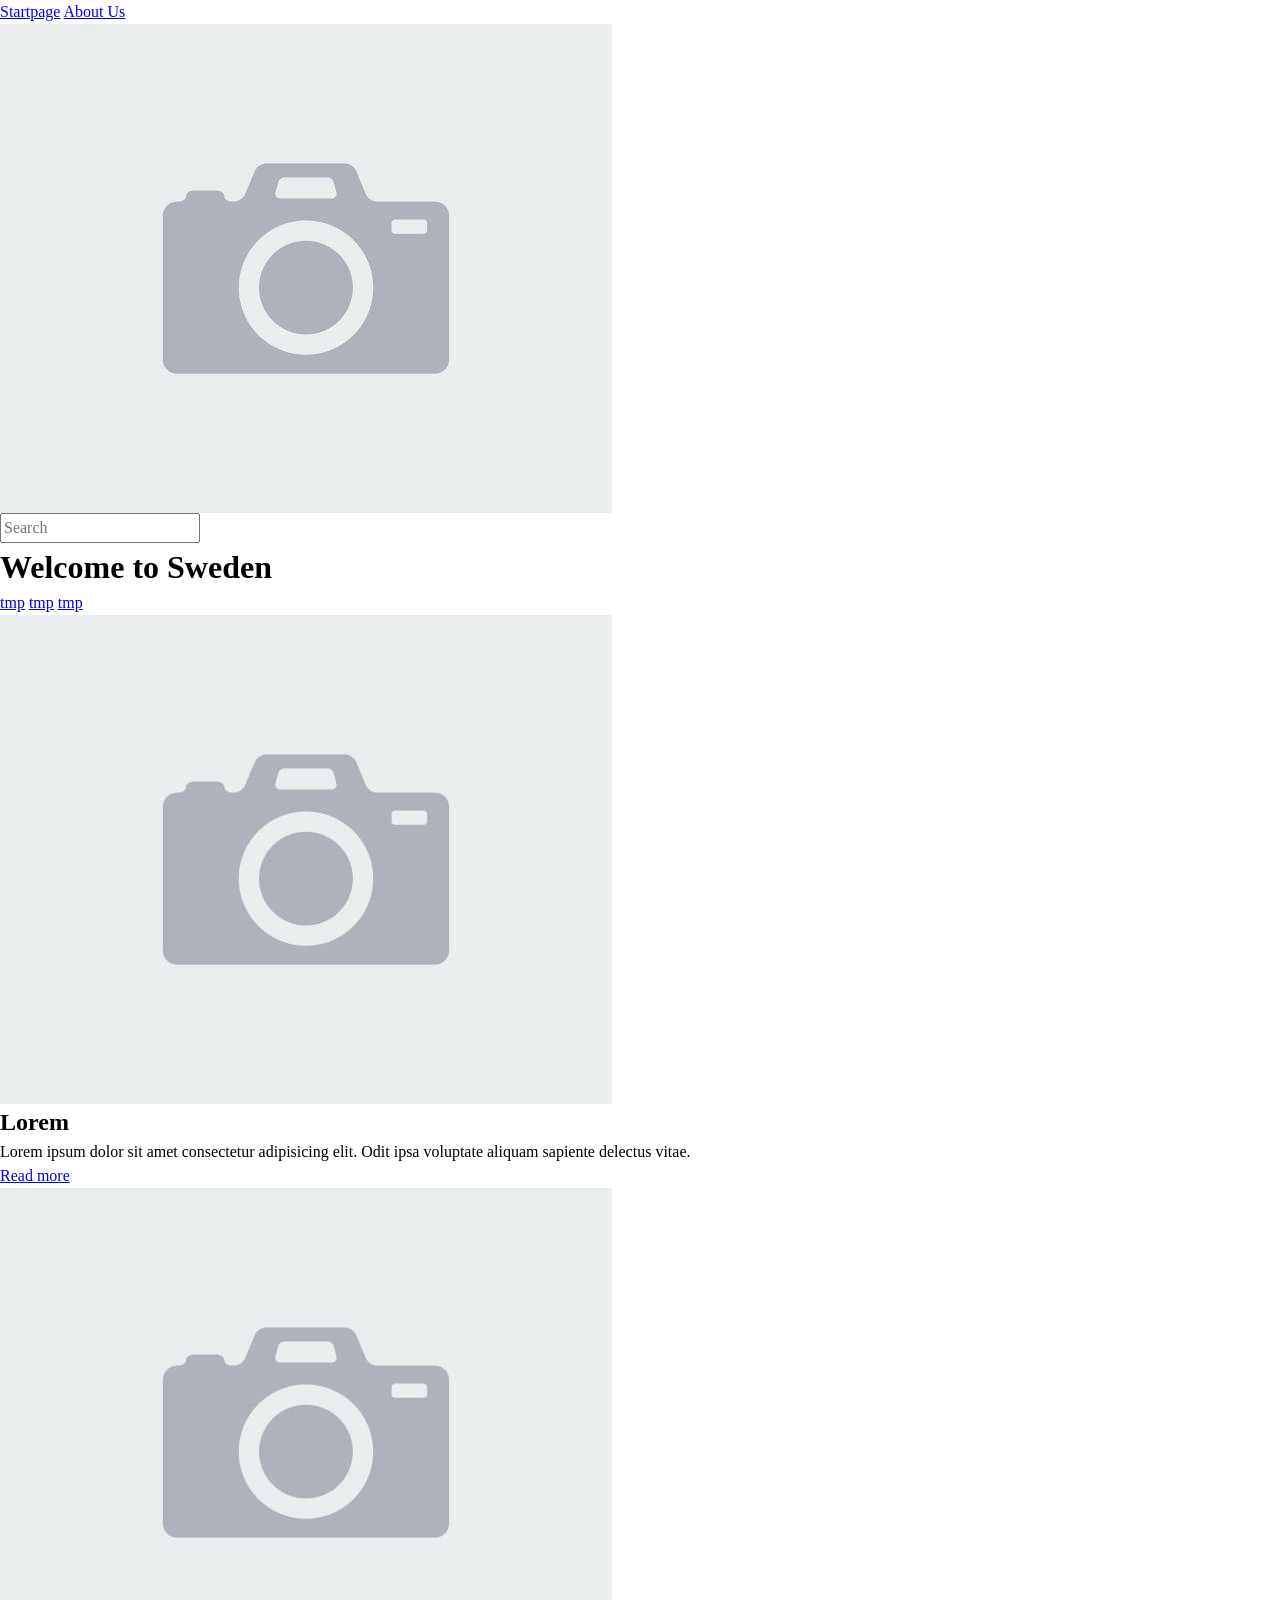
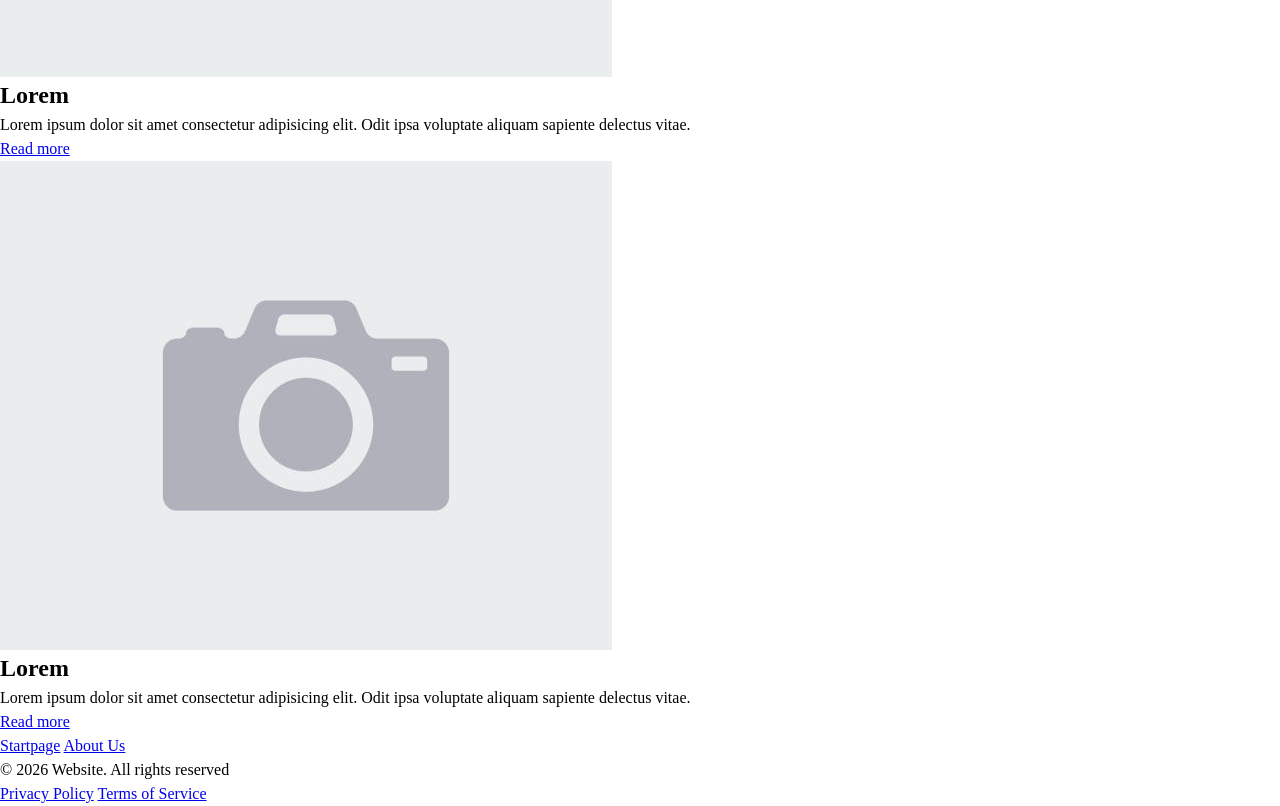
==== index.html @ e40e2942 "made skeleton" ====
<!DOCTYPE html>
<html lang="en">
<head>
    <meta charset="UTF-8">
    <meta name="viewport" content="width=device-width, initial-scale=1.0">
    <title>Welcome to Sweden</title>
    <link rel="stylesheet" href="./css/base.css">
    <link rel="stylesheet" href="./css/index.css">
    <script src="./script.js"></script>
</head>
<body>
    <div class="container">
        <header>
            <nav>
                <a href="#">Startpage</a>
                <a href="./about.html">About Us</a>
            </nav>
            <img src="./images/tmp_missing_img.webp" alt="Logo image">
            <search>
                <form>
                    <input name="search" id="search" placeholder="Search">
                </form>
            </search>
        </header>
        <main>
            <h1>Welcome to Sweden</h1>
            <nav>
                <a href="#">tmp</a>
                <a href="#">tmp</a>
                <a href="#">tmp</a>
            </nav>
            <div class="infobox">
                <img src="./images/tmp_missing_img.webp" alt="">
                <h2>Lorem</h2>
                <p>Lorem ipsum dolor sit amet consectetur adipisicing elit. Odit ipsa voluptate aliquam sapiente delectus vitae.</p>
                <a href="#">Read more</a>
            </div>
            <div class="infobox">
                <img src="./images/tmp_missing_img.webp" alt="">
                <h2>Lorem</h2>
                <p>Lorem ipsum dolor sit amet consectetur adipisicing elit. Odit ipsa voluptate aliquam sapiente delectus vitae.</p>
                <a href="#">Read more</a>
            </div>
            <div class="infobox">
                <img src="./images/tmp_missing_img.webp" alt="">
                <h2>Lorem</h2>
                <p>Lorem ipsum dolor sit amet consectetur adipisicing elit. Odit ipsa voluptate aliquam sapiente delectus vitae.</p>
                <a href="#">Read more</a>
            </div>
        </main>
        <footer>
            <nav class="footerLinks">
                <a href="./index.html">Startpage</a>
                <a href="./about.html">About Us</a>
            </nav>
            <nav class="footerToS">
                <p>&copy; 2026 Website. All rights reserved</p>
                <a href="about.html">Privacy Policy</a>
                <a href="about.html">Terms of Service</a>
            </nav>
        </footer>
    </div>
</body>
</html>
---- css/base.css ----
/* #region CSS Reset */
/* 1. Use a more-intuitive box-sizing model */
*, *::before, *::after {
    box-sizing: border-box;
}
/* 2. Remove default margin */
* {
    margin: 0;
}
/* 3. Enable keyword animations */
@media (prefers-reduced-motion: no-preference) {
    html {
        interpolate-size: allow-keywords;
    }
}
body {
    /* 4. Add accessible line-height */
    line-height: 1.5;
    /* 5. Improve text rendering */
    -webkit-font-smoothing: antialiased;
}
/* 6. Improve media defaults */
img, picture, video, canvas, svg {
    display: block;
    max-width: 100%;
}
/* 7. Inherit fonts for form controls */
input, button, textarea, select {
    font: inherit;
}
/* 8. Avoid text overflows */
p, h1, h2, h3, h4, h5, h6 {
    overflow-wrap: break-word;
}
/* 9. Improve line wrapping */
p {
    text-wrap: pretty;
}
h1, h2, h3, h4, h5, h6 {
    text-wrap: balance;
}
/*
10. Create a root stacking context
*/
#root, #__next {
    isolation: isolate;
}
/* #endregion */

:root {

}

body {

}

.container {

}

header {

}
header nav {

}
header nav a {

}
header img {

}
header search {

}
header search form {

}
header search form input {

}

main {

}

aside {

}

footer {

}
footer nav {

}
.footerLinks {

}
.footerLinks a {

}
.footerTos {

}
.footerTos p {

}
.footerTos a {

}
---- css/index.css ----
main {

}
main h1 {

}
main nav {

}
main nav a {

}

.infobox {

}
.infobox img {

}
.infobox h2 {

}
.infobox p {

}
.infobox a {

}
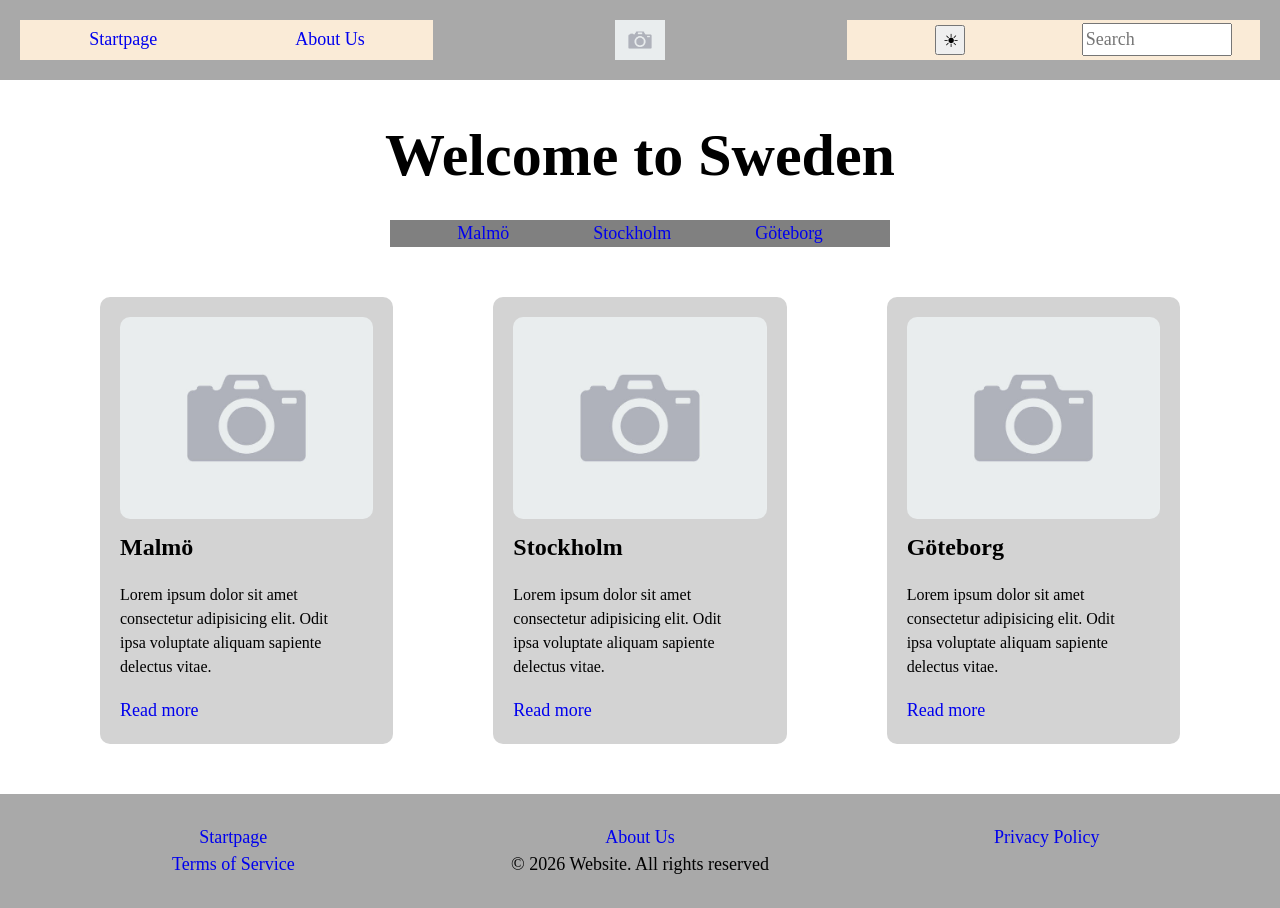
==== commit 2bfaac90: "gjort klart HTML basen samt börjat på base.css med grundlayouten med holy grail." ====
--- a/index.html
+++ b/index.html
@@ -6,58 +6,59 @@
     <title>Welcome to Sweden</title>
     <link rel="stylesheet" href="./css/base.css">
     <link rel="stylesheet" href="./css/index.css">
-    <script src="./script.js"></script>
+    <script defer src="./script.js"></script>
 </head>
 <body>
     <div class="container">
         <header>
             <nav>
-                <a href="#">Startpage</a>
+                <a class="active" href="./index.html">Startpage</a>
                 <a href="./about.html">About Us</a>
             </nav>
             <img src="./images/tmp_missing_img.webp" alt="Logo image">
-            <search>
-                <form>
-                    <input name="search" id="search" placeholder="Search">
-                </form>
-            </search>
+            <div>
+                <button class="lightMode" type="button">&#9728;</button>
+                <search>
+                    <form>
+                        <input name="search" id="search" placeholder="Search">
+                    </form>
+                </search>
+            </div>
         </header>
         <main>
             <h1>Welcome to Sweden</h1>
             <nav>
-                <a href="#">tmp</a>
-                <a href="#">tmp</a>
-                <a href="#">tmp</a>
+                <a href="./malmo.html">Malmö</a>
+                <a href="./stockholm.html">Stockholm</a>
+                <a href="./goteborg.html">Göteborg</a>
             </nav>
-            <div class="infobox">
-                <img src="./images/tmp_missing_img.webp" alt="">
-                <h2>Lorem</h2>
-                <p>Lorem ipsum dolor sit amet consectetur adipisicing elit. Odit ipsa voluptate aliquam sapiente delectus vitae.</p>
-                <a href="#">Read more</a>
-            </div>
-            <div class="infobox">
-                <img src="./images/tmp_missing_img.webp" alt="">
-                <h2>Lorem</h2>
-                <p>Lorem ipsum dolor sit amet consectetur adipisicing elit. Odit ipsa voluptate aliquam sapiente delectus vitae.</p>
-                <a href="#">Read more</a>
-            </div>
-            <div class="infobox">
-                <img src="./images/tmp_missing_img.webp" alt="">
-                <h2>Lorem</h2>
-                <p>Lorem ipsum dolor sit amet consectetur adipisicing elit. Odit ipsa voluptate aliquam sapiente delectus vitae.</p>
-                <a href="#">Read more</a>
+            <div class="boxes">
+                <div class="infobox">
+                    <img src="./images/tmp_missing_img.webp" alt="">
+                    <h2>Malmö</h2>
+                    <p>Lorem ipsum dolor sit amet consectetur adipisicing elit. Odit ipsa voluptate aliquam sapiente delectus vitae.</p>
+                    <a href="./malmo.html">Read more</a>
+                </div>
+                <div class="infobox">
+                    <img src="./images/tmp_missing_img.webp" alt="">
+                    <h2>Stockholm</h2>
+                    <p>Lorem ipsum dolor sit amet consectetur adipisicing elit. Odit ipsa voluptate aliquam sapiente delectus vitae.</p>
+                    <a href="./stockholm.html">Read more</a>
+                </div>
+                <div class="infobox">
+                    <img src="./images/tmp_missing_img.webp" alt="">
+                    <h2>Göteborg</h2>
+                    <p>Lorem ipsum dolor sit amet consectetur adipisicing elit. Odit ipsa voluptate aliquam sapiente delectus vitae.</p>
+                    <a href="./goteborg.html">Read more</a>
+                </div>
             </div>
         </main>
         <footer>
-            <nav class="footerLinks">
-                <a href="./index.html">Startpage</a>
-                <a href="./about.html">About Us</a>
-            </nav>
-            <nav class="footerToS">
-                <p>&copy; 2026 Website. All rights reserved</p>
-                <a href="about.html">Privacy Policy</a>
-                <a href="about.html">Terms of Service</a>
-            </nav>
+                <a class="topLeft" href="./index.html">Startpage</a>
+                <a class="topCenter" href="./about.html">About Us</a>
+                <a class="topRight" href="about.html">Privacy Policy</a>
+                <a class="bottomLeft" href="about.html">Terms of Service</a>
+                <p class="bottomRight" >&copy; 2026 Website. All rights reserved</p>
         </footer>
     </div>
 </body>
--- a/css/base.css
+++ b/css/base.css
@@ -51,62 +51,122 @@
 
 }
 
+/* global varialbes */
+html {
+    font-size: 62.5%; /* makes 1rem = 10px */
+}
 body {
+    font-size: 1.6rem;
+}
+a {
+    text-decoration: none;
+}
+
+.container {
+    display: grid;
+    min-height: 100vh;
+    grid-template-columns: 1fr auto;
+    grid-template-rows: auto 1fr auto;
+    grid-template-areas: 
+    "header header"
+    "main aside"
+    "footer footer"
+    ;
+}
+
+header {
+    font-size: 1.8rem;
+    grid-area: header;
+    background-color: darkgray;
+    display: grid;
+    grid-template-columns: 1fr 1fr 1fr;
+    padding: 2rem;
+
+}
+header div {
+    background-color: antiquewhite;
+    display: grid;
+    place-items: center;
+    grid-template-columns: 1fr 1fr;
+}
+header nav {
+    background-color: antiquewhite;
+    display: grid;
+    place-items: center;
+    grid-template-columns: 1fr 1fr;
+    
+    
+}
+header nav a {
+}
+header img {
+    justify-self: center;
+    width: 5rem;
+
+}
+header button {
+    height: 3rem;
+    width: 3rem;
+    text-align: center;
+}
+header search {
+}
+header search form {
+}
+header search form input {
+    width: 15rem;
+}
+
+main {
+    grid-area: main;
+}
+
+aside {
+    grid-area: aside;
+}
+
+footer {
+    font-size: 1.8rem;
+    grid-area: footer;
+    margin-top: auto;
+    padding: 3rem;
+    background-color: darkgray;
+    display: grid;
+    grid-template-columns: 1fr 1fr 1fr;
+    grid-template-areas: 
+    "top-left top-center top-right"
+    "bottom-left bottom-right ."
+    ;
+    place-items: center;
+}
+footer a {
+
+}
+footer p {
 
 }
 
-.container {
+.topLeft {
+    grid-area: top-left;
+}
+.topCenter {
+    grid-area: top-center;
+}
+.topRight {
+    grid-area: top-right;
+}
+.bottomLeft {
+    grid-area: bottom-left;
+}
+.bottomRight {
+    grid-area: bottom-right;
+}
+
+
+@media (max-width: 1024px) {
+  
+}
+
+@media (max-width: 768px) {
 
 }
-
-header {
-
-}
-header nav {
-
-}
-header nav a {
-
-}
-header img {
-
-}
-header search {
-
-}
-header search form {
-
-}
-header search form input {
-
-}
-
-main {
-
-}
-
-aside {
-
-}
-
-footer {
-
-}
-footer nav {
-
-}
-.footerLinks {
-
-}
-.footerLinks a {
-
-}
-.footerTos {
-
-}
-.footerTos p {
-
-}
-.footerTos a {
-
-}
--- a/css/index.css
+++ b/css/index.css
@@ -1,29 +1,45 @@
-
 main {
 
 }
 main h1 {
+    font-size: 6rem;
+    margin-top: 3rem;
+    text-align: center;
+}
+main nav {
+    display: block;
+    margin: 2rem auto;
+    background-color: gray;
+    width: 50rem;
+    text-align: center;
+}
+main nav a {
+    font-size: 1.8rem;
+    padding: 4rem;
 
 }
-main nav {
-
+.boxes {
+    margin: 5rem 10rem;
+    display: flex;
+    gap: 10rem;
 }
-main nav a {
-
-}
-
 .infobox {
-
+    border-radius: 1rem;
+    padding: 2rem;
+    background-color: lightgray;
+    flex: 1;
+    min-width: 10rem;
 }
 .infobox img {
-
+    border-radius: 1rem;
+    width: 100%;
 }
 .infobox h2 {
-
+    margin-top: 1rem;
 }
 .infobox p {
-
+    margin: 1.8rem 0;
 }
 .infobox a {
-
+    font-size: 1.8rem;
 }
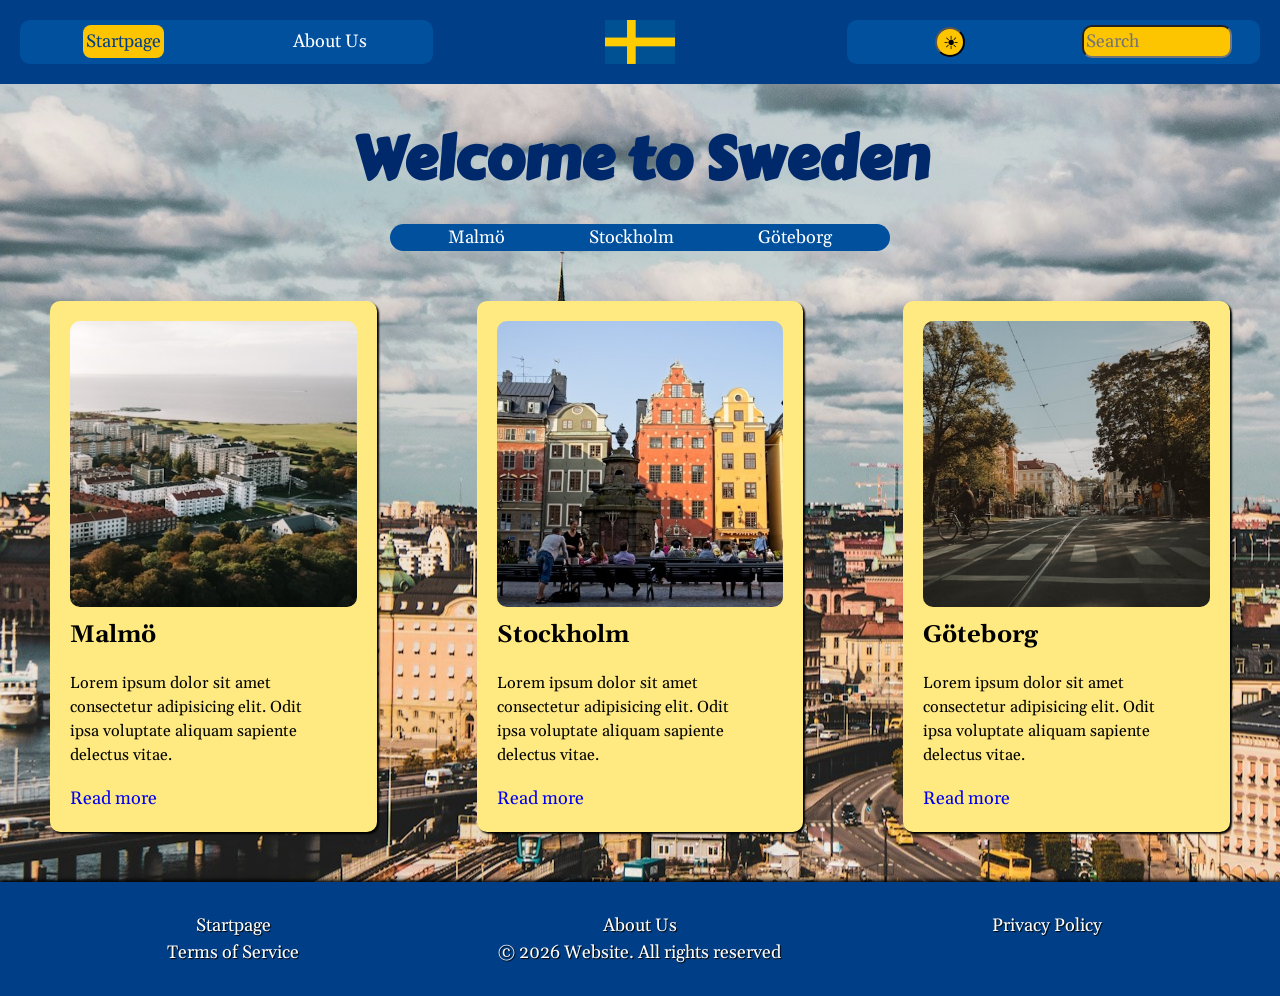
==== commit d3ec8fcd: "hittat bilder, jobbat med css filerna och skaffat en color palatte" ====
--- a/index.html
+++ b/index.html
@@ -15,7 +15,7 @@
                 <a class="active" href="./index.html">Startpage</a>
                 <a href="./about.html">About Us</a>
             </nav>
-            <img src="./images/tmp_missing_img.webp" alt="Logo image">
+            <img src="./images/Flag_of_Sweden.webp" alt="Logo image">
             <div>
                 <button class="lightMode" type="button">&#9728;</button>
                 <search>
@@ -34,19 +34,19 @@
             </nav>
             <div class="boxes">
                 <div class="infobox">
-                    <img src="./images/tmp_missing_img.webp" alt="">
+                    <img src="./images/pontus-ohlsson-9A5BXxBa4Qk-unsplash.webp" alt="Malmö">
                     <h2>Malmö</h2>
                     <p>Lorem ipsum dolor sit amet consectetur adipisicing elit. Odit ipsa voluptate aliquam sapiente delectus vitae.</p>
                     <a href="./malmo.html">Read more</a>
                 </div>
                 <div class="infobox">
-                    <img src="./images/tmp_missing_img.webp" alt="">
+                    <img src="./images/catalina-johnson-inbePXjTh-A-unsplash.webp" alt="Stockholm">
                     <h2>Stockholm</h2>
                     <p>Lorem ipsum dolor sit amet consectetur adipisicing elit. Odit ipsa voluptate aliquam sapiente delectus vitae.</p>
                     <a href="./stockholm.html">Read more</a>
                 </div>
                 <div class="infobox">
-                    <img src="./images/tmp_missing_img.webp" alt="">
+                    <img src="./images/louise-krause-uO42dvjL0I0-unsplash.webp" alt="Göteborg">
                     <h2>Göteborg</h2>
                     <p>Lorem ipsum dolor sit amet consectetur adipisicing elit. Odit ipsa voluptate aliquam sapiente delectus vitae.</p>
                     <a href="./goteborg.html">Read more</a>
--- a/css/base.css
+++ b/css/base.css
@@ -1,3 +1,5 @@
+@import url('https://fonts.googleapis.com/css2?family=Carter+One&family=Gelasio:ital,wght@0,400..700;1,400..700&display=swap');
+
 /* #region CSS Reset */
 /* 1. Use a more-intuitive box-sizing model */
 *, *::before, *::after {
@@ -48,7 +50,12 @@
 /* #endregion */
 
 :root {
-
+    --imperial-blue: #00296bff;
+    --french-blue: #003f88ff;
+    --steel-azure: #00509dff;
+    --school-bus-yellow: #fdc500ff;
+    --gold: #ffd500ff;
+    --light-yellow: #ffea82;
 }
 
 /* global varialbes */
@@ -57,12 +64,15 @@
 }
 body {
     font-size: 1.6rem;
+    background-color: var(--french-blue);
+    font-family: "Gelasio", serif;
 }
 a {
     text-decoration: none;
 }
 
 .container {
+    background-color: #fff;
     display: grid;
     min-height: 100vh;
     grid-template-columns: 1fr auto;
@@ -77,20 +87,23 @@
 header {
     font-size: 1.8rem;
     grid-area: header;
-    background-color: darkgray;
+    background-color: var(--french-blue);
     display: grid;
     grid-template-columns: 1fr 1fr 1fr;
     padding: 2rem;
+    box-shadow: 0 0.2rem 0.4rem #000;
 
 }
 header div {
-    background-color: antiquewhite;
+    background-color: var(--steel-azure);
+    border-radius: 1rem;
     display: grid;
     place-items: center;
     grid-template-columns: 1fr 1fr;
 }
 header nav {
-    background-color: antiquewhite;
+    border-radius: 1rem;
+    background-color: var(--steel-azure);
     display: grid;
     place-items: center;
     grid-template-columns: 1fr 1fr;
@@ -98,16 +111,28 @@
     
 }
 header nav a {
+    color: #fff;
+}
+header nav a:hover {
+    color: var(--gold);
+}
+header nav .active {
+    background-color: var(--school-bus-yellow);
+    color: var(--french-blue);
+    padding: 0.3rem;
+    border-radius: 0.8rem;
 }
 header img {
     justify-self: center;
-    width: 5rem;
+    width: 7rem;
 
 }
 header button {
     height: 3rem;
     width: 3rem;
     text-align: center;
+    border-radius: 2rem;
+    background-color: var(--school-bus-yellow);
 }
 header search {
 }
@@ -115,6 +140,9 @@
 }
 header search form input {
     width: 15rem;
+    background-color: var(--school-bus-yellow);
+    border-radius: 1rem;
+    margin: 0.4rem;
 }
 
 main {
@@ -126,11 +154,12 @@
 }
 
 footer {
+    box-shadow: 0 -0.2rem 0.4rem #000;
     font-size: 1.8rem;
     grid-area: footer;
     margin-top: auto;
     padding: 3rem;
-    background-color: darkgray;
+    background-color: var(--french-blue);
     display: grid;
     grid-template-columns: 1fr 1fr 1fr;
     grid-template-areas: 
@@ -140,9 +169,15 @@
     place-items: center;
 }
 footer a {
-
+    color: #fff;
+    text-shadow: 0.1rem 0.1rem 0.1rem #000;
+}
+footer a:hover {
+    color: var(--gold);
 }
 footer p {
+    color: #fff;
+    text-shadow: 0.1rem 0.1rem 0.1rem #000;
 
 }
 
--- a/css/index.css
+++ b/css/index.css
@@ -1,34 +1,42 @@
 main {
-
+    background-image: url(../images/anna-hunko-akVefdJ2q_o-unsplash.webp);
+    background-position: 0 -30rem;
 }
 main h1 {
     font-size: 6rem;
+    font-family: "Carter One", system-ui;
     margin-top: 3rem;
     text-align: center;
+    color: var(--imperial-blue);
 }
 main nav {
     display: block;
     margin: 2rem auto;
-    background-color: gray;
+    background-color: var(--steel-azure);
+    border-radius: 2rem;
     width: 50rem;
     text-align: center;
 }
 main nav a {
     font-size: 1.8rem;
     padding: 4rem;
-
+    color: #fff;
+}
+main nav a:hover {
+    color: var(--gold);
 }
 .boxes {
-    margin: 5rem 10rem;
+    margin: 5rem;
     display: flex;
     gap: 10rem;
 }
 .infobox {
     border-radius: 1rem;
     padding: 2rem;
-    background-color: lightgray;
+    background-color: var(--light-yellow);
     flex: 1;
     min-width: 10rem;
+    box-shadow: 0.2rem 0.2rem 0.2rem #000;
 }
 .infobox img {
     border-radius: 1rem;
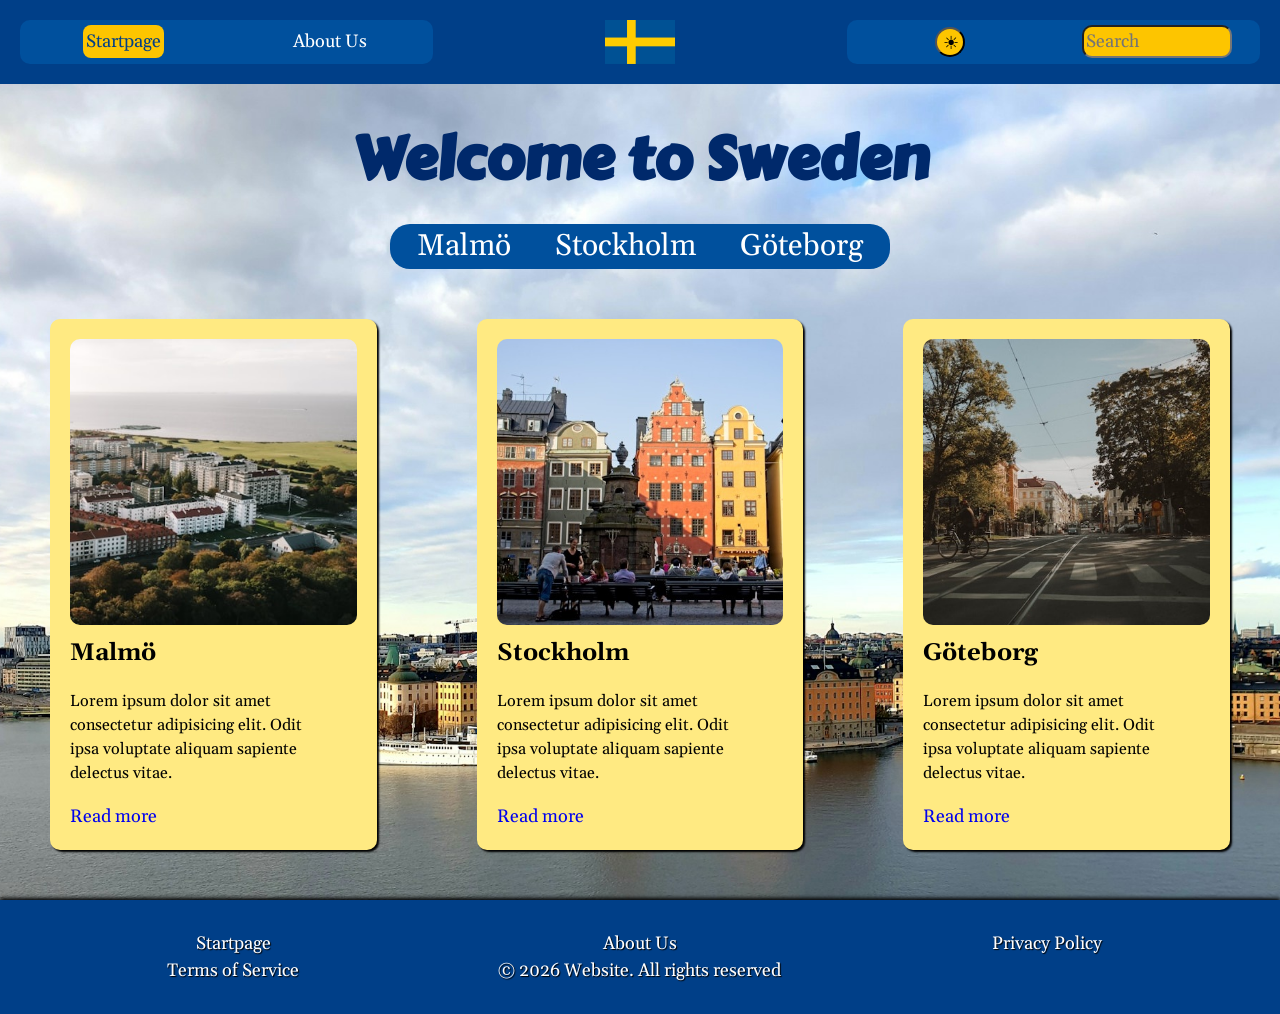
==== commit 4c80c8ef: "börjat med @media och implementerat darkmode js" ====
--- a/index.html
+++ b/index.html
@@ -17,7 +17,7 @@
             </nav>
             <img src="./images/Flag_of_Sweden.webp" alt="Logo image">
             <div>
-                <button class="lightMode" type="button">&#9728;</button>
+                <button class="lightMode" type="button" onclick="darkmode()">&#9728;</button>
                 <search>
                     <form>
                         <input name="search" id="search" placeholder="Search">
@@ -25,7 +25,7 @@
                 </search>
             </div>
         </header>
-        <main>
+        <main class="frontpage">
             <h1>Welcome to Sweden</h1>
             <nav>
                 <a href="./malmo.html">Malmö</a>
--- a/css/base.css
+++ b/css/base.css
@@ -56,6 +56,7 @@
     --school-bus-yellow: #fdc500ff;
     --gold: #ffd500ff;
     --light-yellow: #ffea82;
+    --white: #fff;
 }
 
 /* global varialbes */
@@ -72,7 +73,7 @@
 }
 
 .container {
-    background-color: #fff;
+    background-color: var(--white);
     display: grid;
     min-height: 100vh;
     grid-template-columns: 1fr auto;
@@ -111,7 +112,7 @@
     
 }
 header nav a {
-    color: #fff;
+    color: var(--white);
 }
 header nav a:hover {
     color: var(--gold);
@@ -133,10 +134,6 @@
     text-align: center;
     border-radius: 2rem;
     background-color: var(--school-bus-yellow);
-}
-header search {
-}
-header search form {
 }
 header search form input {
     width: 15rem;
@@ -169,14 +166,14 @@
     place-items: center;
 }
 footer a {
-    color: #fff;
+    color: var(--white);
     text-shadow: 0.1rem 0.1rem 0.1rem #000;
 }
 footer a:hover {
     color: var(--gold);
 }
 footer p {
-    color: #fff;
+    color: var(--white);
     text-shadow: 0.1rem 0.1rem 0.1rem #000;
 
 }
@@ -199,9 +196,38 @@
 
 
 @media (max-width: 1024px) {
-  
+    html {
+        font-size: 90%;
+    }
+    footer {
+        grid-template-columns: 1fr 1fr;
+        grid-template-areas: 
+        "top-left top-center"
+        "top-right bottom-left"
+        "bottom-right bottom-right"
+        ;
+    }
 }
 
 @media (max-width: 768px) {
-
-}
+    html {
+        font-size: 100%;
+    }
+    header {
+        grid-template-columns: 3fr 3fr 1fr;
+    }
+    footer {
+        grid-template-columns: 1fr 1fr;
+        grid-template-areas: 
+        "top-left top-center"
+        "top-right bottom-left"
+        "bottom-right bottom-right"
+        ;
+    }
+    header search form input {
+        display: none;
+    }
+    header div {
+        grid-template-columns: 1fr;
+    }
+}
--- a/css/index.css
+++ b/css/index.css
@@ -1,11 +1,16 @@
+.frontpage {
+    background-image: url(../images/wahid-sadiq-hqDf171O0eU-unsplash.webp);
+    background-position: center;
+    background-size: cover;
+    background-repeat: no-repeat;
+}
 main {
-    background-image: url(../images/anna-hunko-akVefdJ2q_o-unsplash.webp);
-    background-position: 0 -30rem;
+    
 }
 main h1 {
     font-size: 6rem;
     font-family: "Carter One", system-ui;
-    margin-top: 3rem;
+    margin-top: 3rem;   
     text-align: center;
     color: var(--imperial-blue);
 }
@@ -18,9 +23,9 @@
     text-align: center;
 }
 main nav a {
-    font-size: 1.8rem;
-    padding: 4rem;
-    color: #fff;
+    font-size: 3rem;
+    padding: 2rem;
+    color: var(--white);
 }
 main nav a:hover {
     color: var(--gold);
@@ -50,4 +55,29 @@
 }
 .infobox a {
     font-size: 1.8rem;
+}
+
+@media (max-width: 1024px) {
+    .boxes {
+        margin: 2rem; 
+        gap: 2rem;
+        
+    }
+
+}
+
+@media (max-width: 768px) {
+    .boxes {
+        margin: 2rem;
+        display: grid;
+        grid-template-columns: 1fr;
+        gap: 2rem;
+        
+    }
+    main nav {
+        width: 40rem;
+    }
+    main nav a {
+        font-size: 2.2rem;
+    }
 }
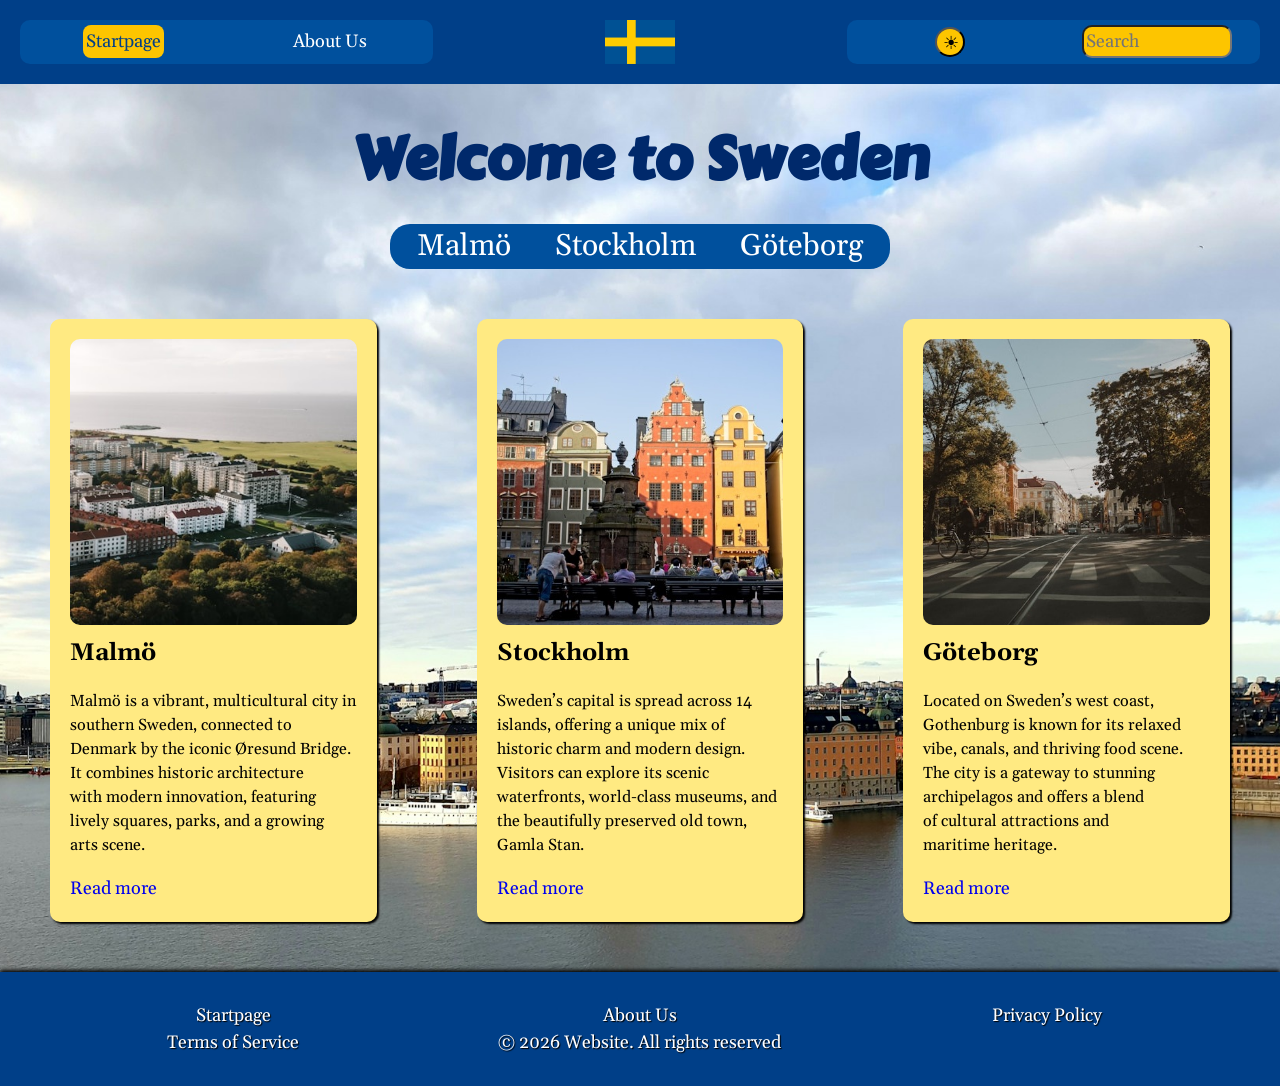
==== commit e0b4b488: "Lagt till alla städer html och byggt klart sidorta med all css och Js." ====
--- a/index.html
+++ b/index.html
@@ -36,19 +36,19 @@
                 <div class="infobox">
                     <img src="./images/pontus-ohlsson-9A5BXxBa4Qk-unsplash.webp" alt="Malmö">
                     <h2>Malmö</h2>
-                    <p>Lorem ipsum dolor sit amet consectetur adipisicing elit. Odit ipsa voluptate aliquam sapiente delectus vitae.</p>
+                    <p>Malmö is a vibrant, multicultural city in southern Sweden, connected to Denmark by the iconic Øresund Bridge. It combines historic architecture with modern innovation, featuring lively squares, parks, and a growing arts scene.</p>
                     <a href="./malmo.html">Read more</a>
                 </div>
                 <div class="infobox">
                     <img src="./images/catalina-johnson-inbePXjTh-A-unsplash.webp" alt="Stockholm">
                     <h2>Stockholm</h2>
-                    <p>Lorem ipsum dolor sit amet consectetur adipisicing elit. Odit ipsa voluptate aliquam sapiente delectus vitae.</p>
+                    <p>Sweden’s capital is spread across 14 islands, offering a unique mix of historic charm and modern design. Visitors can explore its scenic waterfronts, world-class museums, and the beautifully preserved old town, Gamla Stan.</p>
                     <a href="./stockholm.html">Read more</a>
                 </div>
                 <div class="infobox">
                     <img src="./images/louise-krause-uO42dvjL0I0-unsplash.webp" alt="Göteborg">
                     <h2>Göteborg</h2>
-                    <p>Lorem ipsum dolor sit amet consectetur adipisicing elit. Odit ipsa voluptate aliquam sapiente delectus vitae.</p>
+                    <p>Located on Sweden’s west coast, Gothenburg is known for its relaxed vibe, canals, and thriving food scene. The city is a gateway to stunning archipelagos and offers a blend of cultural attractions and maritime heritage.</p>
                     <a href="./goteborg.html">Read more</a>
                 </div>
             </div>
--- a/css/base.css
+++ b/css/base.css
@@ -49,6 +49,7 @@
 }
 /* #endregion */
 
+/* global varialbes */
 :root {
     --imperial-blue: #00296bff;
     --french-blue: #003f88ff;
@@ -58,8 +59,6 @@
     --light-yellow: #ffea82;
     --white: #fff;
 }
-
-/* global varialbes */
 html {
     font-size: 62.5%; /* makes 1rem = 10px */
 }
@@ -71,7 +70,6 @@
 a {
     text-decoration: none;
 }
-
 .container {
     background-color: var(--white);
     display: grid;
@@ -85,6 +83,7 @@
     ;
 }
 
+/* header */
 header {
     font-size: 1.8rem;
     grid-area: header;
@@ -142,14 +141,15 @@
     margin: 0.4rem;
 }
 
+/* main and aside layout, mainly changed from other css files */
 main {
     grid-area: main;
 }
-
 aside {
     grid-area: aside;
 }
 
+/* footer */
 footer {
     box-shadow: 0 -0.2rem 0.4rem #000;
     font-size: 1.8rem;
@@ -178,6 +178,7 @@
 
 }
 
+/* grid layout for footer */
 .topLeft {
     grid-area: top-left;
 }
@@ -194,7 +195,7 @@
     grid-area: bottom-right;
 }
 
-
+/* tablet and phone layout */
 @media (max-width: 1024px) {
     html {
         font-size: 90%;
@@ -208,7 +209,6 @@
         ;
     }
 }
-
 @media (max-width: 768px) {
     html {
         font-size: 100%;
--- a/css/index.css
+++ b/css/index.css
@@ -1,12 +1,12 @@
+/* background image for front page */
 .frontpage {
     background-image: url(../images/wahid-sadiq-hqDf171O0eU-unsplash.webp);
     background-position: center;
     background-size: cover;
     background-repeat: no-repeat;
 }
-main {
-    
-}
+
+/* Main front page content */
 main h1 {
     font-size: 6rem;
     font-family: "Carter One", system-ui;
@@ -57,6 +57,7 @@
     font-size: 1.8rem;
 }
 
+/* tablet and phone layout */
 @media (max-width: 1024px) {
     .boxes {
         margin: 2rem; 
@@ -65,7 +66,6 @@
     }
 
 }
-
 @media (max-width: 768px) {
     .boxes {
         margin: 2rem;
